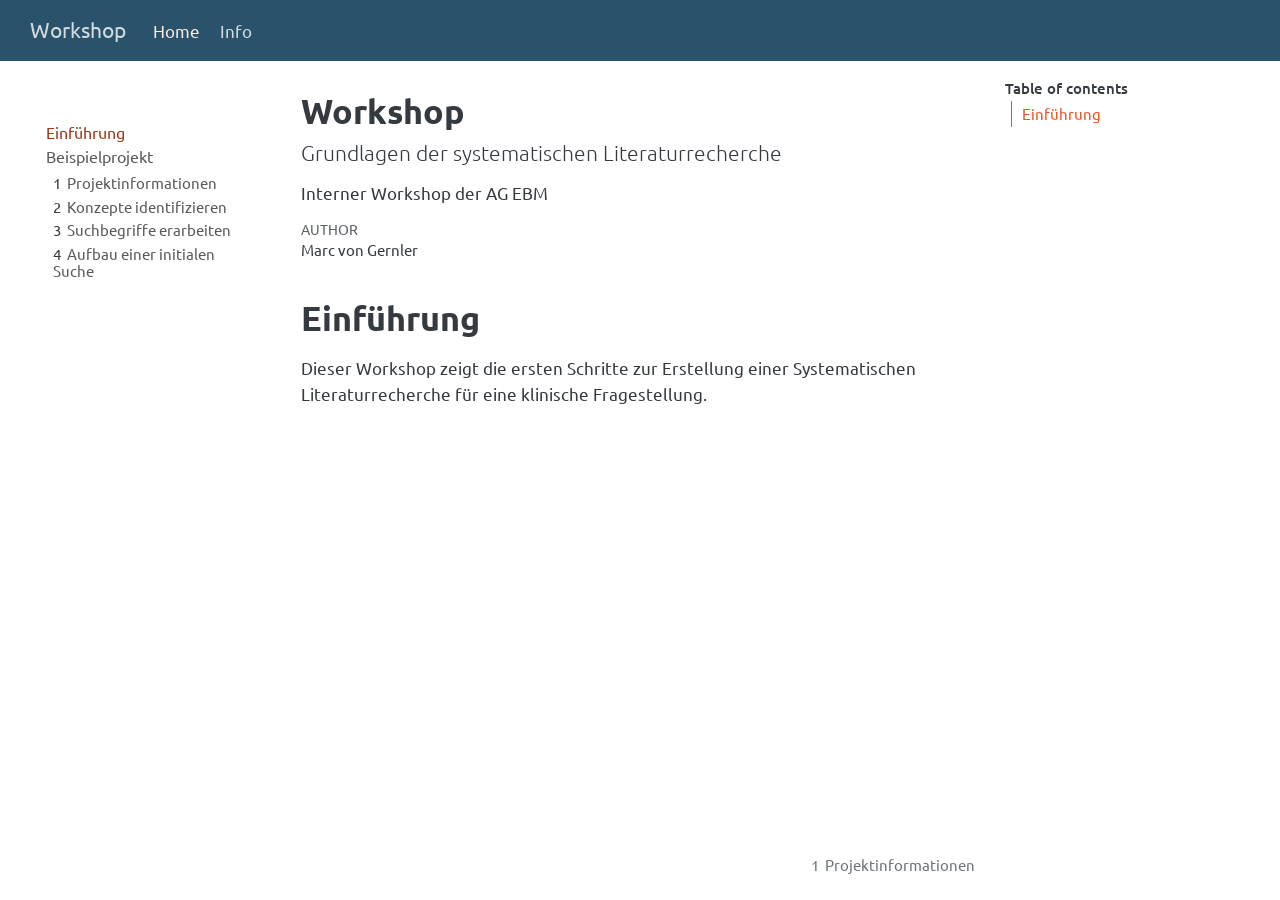
==== docs/index.html @ 967b188f "workshop project created" ====
<!DOCTYPE html>
<html xmlns="http://www.w3.org/1999/xhtml" lang="en" xml:lang="en"><head>

<meta charset="utf-8">
<meta name="generator" content="quarto-1.7.32">

<meta name="viewport" content="width=device-width, initial-scale=1.0, user-scalable=yes">

<meta name="author" content="Marc von Gernler">
<meta name="description" content="Interner Workshop der AG EBM">

<title>Workshop</title>
<style>
code{white-space: pre-wrap;}
span.smallcaps{font-variant: small-caps;}
div.columns{display: flex; gap: min(4vw, 1.5em);}
div.column{flex: auto; overflow-x: auto;}
div.hanging-indent{margin-left: 1.5em; text-indent: -1.5em;}
ul.task-list{list-style: none;}
ul.task-list li input[type="checkbox"] {
  width: 0.8em;
  margin: 0 0.8em 0.2em -1em; /* quarto-specific, see https://github.com/quarto-dev/quarto-cli/issues/4556 */ 
  vertical-align: middle;
}
</style>


<script src="site_libs/quarto-nav/quarto-nav.js"></script>
<script src="site_libs/quarto-nav/headroom.min.js"></script>
<script src="site_libs/clipboard/clipboard.min.js"></script>
<script src="site_libs/quarto-search/autocomplete.umd.js"></script>
<script src="site_libs/quarto-search/fuse.min.js"></script>
<script src="site_libs/quarto-search/quarto-search.js"></script>
<meta name="quarto:offset" content="./">
<link href="./facts.html" rel="next">
<script src="site_libs/quarto-html/quarto.js" type="module"></script>
<script src="site_libs/quarto-html/tabsets/tabsets.js" type="module"></script>
<script src="site_libs/quarto-html/popper.min.js"></script>
<script src="site_libs/quarto-html/tippy.umd.min.js"></script>
<script src="site_libs/quarto-html/anchor.min.js"></script>
<link href="site_libs/quarto-html/tippy.css" rel="stylesheet">
<link href="site_libs/quarto-html/quarto-syntax-highlighting-234273d1456647dabc34a594ac50e507.css" rel="stylesheet" id="quarto-text-highlighting-styles">
<script src="site_libs/bootstrap/bootstrap.min.js"></script>
<link href="site_libs/bootstrap/bootstrap-icons.css" rel="stylesheet">
<link href="site_libs/bootstrap/bootstrap-3a335a13ae7b847f18ad76aa049e3a4f.min.css" rel="stylesheet" append-hash="true" id="quarto-bootstrap" data-mode="light">
<script id="quarto-search-options" type="application/json">{
  "location": "sidebar",
  "copy-button": false,
  "collapse-after": 3,
  "panel-placement": "start",
  "type": "textbox",
  "limit": 50,
  "keyboard-shortcut": [
    "f",
    "/",
    "s"
  ],
  "language": {
    "search-no-results-text": "No results",
    "search-matching-documents-text": "matching documents",
    "search-copy-link-title": "Copy link to search",
    "search-hide-matches-text": "Hide additional matches",
    "search-more-match-text": "more match in this document",
    "search-more-matches-text": "more matches in this document",
    "search-clear-button-title": "Clear",
    "search-text-placeholder": "",
    "search-detached-cancel-button-title": "Cancel",
    "search-submit-button-title": "Submit",
    "search-label": "Search"
  }
}</script>


</head>

<body class="nav-sidebar floating nav-fixed quarto-light">

<div id="quarto-search-results"></div>
  <header id="quarto-header" class="headroom fixed-top">
    <nav class="navbar navbar-expand-lg " data-bs-theme="dark">
      <div class="navbar-container container-fluid">
      <div class="navbar-brand-container mx-auto">
    <a class="navbar-brand" href="./index.html">
    <span class="navbar-title">Workshop</span>
    </a>
  </div>
          <button class="navbar-toggler" type="button" data-bs-toggle="collapse" data-bs-target="#navbarCollapse" aria-controls="navbarCollapse" role="menu" aria-expanded="false" aria-label="Toggle navigation" onclick="if (window.quartoToggleHeadroom) { window.quartoToggleHeadroom(); }">
  <span class="navbar-toggler-icon"></span>
</button>
          <div class="collapse navbar-collapse" id="navbarCollapse">
            <ul class="navbar-nav navbar-nav-scroll me-auto">
  <li class="nav-item">
    <a class="nav-link active" href="./index.html" aria-current="page"> 
<span class="menu-text">Home</span></a>
  </li>  
  <li class="nav-item">
    <a class="nav-link" href="./about.qmd"> 
<span class="menu-text">Info</span></a>
  </li>  
</ul>
          </div> <!-- /navcollapse -->
            <div class="quarto-navbar-tools">
</div>
      </div> <!-- /container-fluid -->
    </nav>
  <nav class="quarto-secondary-nav">
    <div class="container-fluid d-flex">
      <button type="button" class="quarto-btn-toggle btn" data-bs-toggle="collapse" role="button" data-bs-target=".quarto-sidebar-collapse-item" aria-controls="quarto-sidebar" aria-expanded="false" aria-label="Toggle sidebar navigation" onclick="if (window.quartoToggleHeadroom) { window.quartoToggleHeadroom(); }">
        <i class="bi bi-layout-text-sidebar-reverse"></i>
      </button>
        <nav class="quarto-page-breadcrumbs" aria-label="breadcrumb"><ol class="breadcrumb"><li class="breadcrumb-item"><a href="./index.html">Einführung</a></li></ol></nav>
        <a class="flex-grow-1" role="navigation" data-bs-toggle="collapse" data-bs-target=".quarto-sidebar-collapse-item" aria-controls="quarto-sidebar" aria-expanded="false" aria-label="Toggle sidebar navigation" onclick="if (window.quartoToggleHeadroom) { window.quartoToggleHeadroom(); }">      
        </a>
      <button type="button" class="btn quarto-search-button" aria-label="Search" onclick="window.quartoOpenSearch();">
        <i class="bi bi-search"></i>
      </button>
    </div>
  </nav>
</header>
<!-- content -->
<div id="quarto-content" class="quarto-container page-columns page-rows-contents page-layout-article page-navbar">
<!-- sidebar -->
  <nav id="quarto-sidebar" class="sidebar collapse collapse-horizontal quarto-sidebar-collapse-item sidebar-navigation floating overflow-auto">
        <div class="mt-2 flex-shrink-0 align-items-center">
        <div class="sidebar-search">
        <div id="quarto-search" class="" title="Search"></div>
        </div>
        </div>
    <div class="sidebar-menu-container"> 
    <ul class="list-unstyled mt-1">
        <li class="sidebar-item">
  <div class="sidebar-item-container"> 
  <a href="./index.html" class="sidebar-item-text sidebar-link active">
 <span class="menu-text">Einführung</span></a>
  </div>
</li>
        <li class="sidebar-item sidebar-item-section">
      <div class="sidebar-item-container"> 
            <a class="sidebar-item-text sidebar-link text-start" data-bs-toggle="collapse" data-bs-target="#quarto-sidebar-section-1" role="navigation" aria-expanded="true">
 <span class="menu-text">Beispielprojekt</span></a>
          <a class="sidebar-item-toggle text-start" data-bs-toggle="collapse" data-bs-target="#quarto-sidebar-section-1" role="navigation" aria-expanded="true" aria-label="Toggle section">
            <i class="bi bi-chevron-right ms-2"></i>
          </a> 
      </div>
      <ul id="quarto-sidebar-section-1" class="collapse list-unstyled sidebar-section depth1 show">  
          <li class="sidebar-item">
  <div class="sidebar-item-container"> 
  <a href="./facts.html" class="sidebar-item-text sidebar-link">
 <span class="menu-text"><span class="chapter-number">1</span>&nbsp; <span class="chapter-title">Projektinformationen</span></span></a>
  </div>
</li>
          <li class="sidebar-item">
  <div class="sidebar-item-container"> 
  <a href="./concepts.html" class="sidebar-item-text sidebar-link">
 <span class="menu-text"><span class="chapter-number">2</span>&nbsp; <span class="chapter-title">Konzepte identifizieren</span></span></a>
  </div>
</li>
          <li class="sidebar-item">
  <div class="sidebar-item-container"> 
  <a href="./searchterms.html" class="sidebar-item-text sidebar-link">
 <span class="menu-text"><span class="chapter-number">3</span>&nbsp; <span class="chapter-title">Suchbegriffe erarbeiten</span></span></a>
  </div>
</li>
          <li class="sidebar-item">
  <div class="sidebar-item-container"> 
  <a href="./initialsearch.html" class="sidebar-item-text sidebar-link">
 <span class="menu-text"><span class="chapter-number">4</span>&nbsp; <span class="chapter-title">Aufbau einer initialen Suche</span></span></a>
  </div>
</li>
      </ul>
  </li>
    </ul>
    </div>
</nav>
<div id="quarto-sidebar-glass" class="quarto-sidebar-collapse-item" data-bs-toggle="collapse" data-bs-target=".quarto-sidebar-collapse-item"></div>
<!-- margin-sidebar -->
    <div id="quarto-margin-sidebar" class="sidebar margin-sidebar">
        <nav id="TOC" role="doc-toc" class="toc-active">
    <h2 id="toc-title">Table of contents</h2>
   
  <ul>
  <li><a href="#einführung" id="toc-einführung" class="nav-link active" data-scroll-target="#einführung">Einführung</a></li>
  </ul>
</nav>
    </div>
<!-- main -->
<main class="content" id="quarto-document-content">

<header id="title-block-header" class="quarto-title-block default">
<div class="quarto-title">
<h1 class="title">Workshop</h1>
<p class="subtitle lead">Grundlagen der systematischen Literaturrecherche</p>
</div>

<div>
  <div class="description">
    Interner Workshop der AG EBM
  </div>
</div>


<div class="quarto-title-meta">

    <div>
    <div class="quarto-title-meta-heading">Author</div>
    <div class="quarto-title-meta-contents">
             <p>Marc von Gernler </p>
          </div>
  </div>
    
  
    
  </div>
  


</header>


<section id="einführung" class="level1 unnumbered">
<h1 class="unnumbered">Einführung</h1>
<p>Dieser Workshop zeigt die ersten Schritte zur Erstellung einer Systematischen Literaturrecherche für eine klinische Fragestellung.</p>


</section>

</main> <!-- /main -->
<script id="quarto-html-after-body" type="application/javascript">
  window.document.addEventListener("DOMContentLoaded", function (event) {
    const icon = "";
    const anchorJS = new window.AnchorJS();
    anchorJS.options = {
      placement: 'right',
      icon: icon
    };
    anchorJS.add('.anchored');
    const isCodeAnnotation = (el) => {
      for (const clz of el.classList) {
        if (clz.startsWith('code-annotation-')) {                     
          return true;
        }
      }
      return false;
    }
    const onCopySuccess = function(e) {
      // button target
      const button = e.trigger;
      // don't keep focus
      button.blur();
      // flash "checked"
      button.classList.add('code-copy-button-checked');
      var currentTitle = button.getAttribute("title");
      button.setAttribute("title", "Copied!");
      let tooltip;
      if (window.bootstrap) {
        button.setAttribute("data-bs-toggle", "tooltip");
        button.setAttribute("data-bs-placement", "left");
        button.setAttribute("data-bs-title", "Copied!");
        tooltip = new bootstrap.Tooltip(button, 
          { trigger: "manual", 
            customClass: "code-copy-button-tooltip",
            offset: [0, -8]});
        tooltip.show();    
      }
      setTimeout(function() {
        if (tooltip) {
          tooltip.hide();
          button.removeAttribute("data-bs-title");
          button.removeAttribute("data-bs-toggle");
          button.removeAttribute("data-bs-placement");
        }
        button.setAttribute("title", currentTitle);
        button.classList.remove('code-copy-button-checked');
      }, 1000);
      // clear code selection
      e.clearSelection();
    }
    const getTextToCopy = function(trigger) {
        const codeEl = trigger.previousElementSibling.cloneNode(true);
        for (const childEl of codeEl.children) {
          if (isCodeAnnotation(childEl)) {
            childEl.remove();
          }
        }
        return codeEl.innerText;
    }
    const clipboard = new window.ClipboardJS('.code-copy-button:not([data-in-quarto-modal])', {
      text: getTextToCopy
    });
    clipboard.on('success', onCopySuccess);
    if (window.document.getElementById('quarto-embedded-source-code-modal')) {
      const clipboardModal = new window.ClipboardJS('.code-copy-button[data-in-quarto-modal]', {
        text: getTextToCopy,
        container: window.document.getElementById('quarto-embedded-source-code-modal')
      });
      clipboardModal.on('success', onCopySuccess);
    }
      var localhostRegex = new RegExp(/^(?:http|https):\/\/localhost\:?[0-9]*\//);
      var mailtoRegex = new RegExp(/^mailto:/);
        var filterRegex = new RegExp('/' + window.location.host + '/');
      var isInternal = (href) => {
          return filterRegex.test(href) || localhostRegex.test(href) || mailtoRegex.test(href);
      }
      // Inspect non-navigation links and adorn them if external
     var links = window.document.querySelectorAll('a[href]:not(.nav-link):not(.navbar-brand):not(.toc-action):not(.sidebar-link):not(.sidebar-item-toggle):not(.pagination-link):not(.no-external):not([aria-hidden]):not(.dropdown-item):not(.quarto-navigation-tool):not(.about-link)');
      for (var i=0; i<links.length; i++) {
        const link = links[i];
        if (!isInternal(link.href)) {
          // undo the damage that might have been done by quarto-nav.js in the case of
          // links that we want to consider external
          if (link.dataset.originalHref !== undefined) {
            link.href = link.dataset.originalHref;
          }
            // target, if specified
            link.setAttribute("target", "_blank");
            if (link.getAttribute("rel") === null) {
              link.setAttribute("rel", "noopener");
            }
        }
      }
    function tippyHover(el, contentFn, onTriggerFn, onUntriggerFn) {
      const config = {
        allowHTML: true,
        maxWidth: 500,
        delay: 100,
        arrow: false,
        appendTo: function(el) {
            return el.parentElement;
        },
        interactive: true,
        interactiveBorder: 10,
        theme: 'quarto',
        placement: 'bottom-start',
      };
      if (contentFn) {
        config.content = contentFn;
      }
      if (onTriggerFn) {
        config.onTrigger = onTriggerFn;
      }
      if (onUntriggerFn) {
        config.onUntrigger = onUntriggerFn;
      }
      window.tippy(el, config); 
    }
    const noterefs = window.document.querySelectorAll('a[role="doc-noteref"]');
    for (var i=0; i<noterefs.length; i++) {
      const ref = noterefs[i];
      tippyHover(ref, function() {
        // use id or data attribute instead here
        let href = ref.getAttribute('data-footnote-href') || ref.getAttribute('href');
        try { href = new URL(href).hash; } catch {}
        const id = href.replace(/^#\/?/, "");
        const note = window.document.getElementById(id);
        if (note) {
          return note.innerHTML;
        } else {
          return "";
        }
      });
    }
    const xrefs = window.document.querySelectorAll('a.quarto-xref');
    const processXRef = (id, note) => {
      // Strip column container classes
      const stripColumnClz = (el) => {
        el.classList.remove("page-full", "page-columns");
        if (el.children) {
          for (const child of el.children) {
            stripColumnClz(child);
          }
        }
      }
      stripColumnClz(note)
      if (id === null || id.startsWith('sec-')) {
        // Special case sections, only their first couple elements
        const container = document.createElement("div");
        if (note.children && note.children.length > 2) {
          container.appendChild(note.children[0].cloneNode(true));
          for (let i = 1; i < note.children.length; i++) {
            const child = note.children[i];
            if (child.tagName === "P" && child.innerText === "") {
              continue;
            } else {
              container.appendChild(child.cloneNode(true));
              break;
            }
          }
          if (window.Quarto?.typesetMath) {
            window.Quarto.typesetMath(container);
          }
          return container.innerHTML
        } else {
          if (window.Quarto?.typesetMath) {
            window.Quarto.typesetMath(note);
          }
          return note.innerHTML;
        }
      } else {
        // Remove any anchor links if they are present
        const anchorLink = note.querySelector('a.anchorjs-link');
        if (anchorLink) {
          anchorLink.remove();
        }
        if (window.Quarto?.typesetMath) {
          window.Quarto.typesetMath(note);
        }
        if (note.classList.contains("callout")) {
          return note.outerHTML;
        } else {
          return note.innerHTML;
        }
      }
    }
    for (var i=0; i<xrefs.length; i++) {
      const xref = xrefs[i];
      tippyHover(xref, undefined, function(instance) {
        instance.disable();
        let url = xref.getAttribute('href');
        let hash = undefined; 
        if (url.startsWith('#')) {
          hash = url;
        } else {
          try { hash = new URL(url).hash; } catch {}
        }
        if (hash) {
          const id = hash.replace(/^#\/?/, "");
          const note = window.document.getElementById(id);
          if (note !== null) {
            try {
              const html = processXRef(id, note.cloneNode(true));
              instance.setContent(html);
            } finally {
              instance.enable();
              instance.show();
            }
          } else {
            // See if we can fetch this
            fetch(url.split('#')[0])
            .then(res => res.text())
            .then(html => {
              const parser = new DOMParser();
              const htmlDoc = parser.parseFromString(html, "text/html");
              const note = htmlDoc.getElementById(id);
              if (note !== null) {
                const html = processXRef(id, note);
                instance.setContent(html);
              } 
            }).finally(() => {
              instance.enable();
              instance.show();
            });
          }
        } else {
          // See if we can fetch a full url (with no hash to target)
          // This is a special case and we should probably do some content thinning / targeting
          fetch(url)
          .then(res => res.text())
          .then(html => {
            const parser = new DOMParser();
            const htmlDoc = parser.parseFromString(html, "text/html");
            const note = htmlDoc.querySelector('main.content');
            if (note !== null) {
              // This should only happen for chapter cross references
              // (since there is no id in the URL)
              // remove the first header
              if (note.children.length > 0 && note.children[0].tagName === "HEADER") {
                note.children[0].remove();
              }
              const html = processXRef(null, note);
              instance.setContent(html);
            } 
          }).finally(() => {
            instance.enable();
            instance.show();
          });
        }
      }, function(instance) {
      });
    }
        let selectedAnnoteEl;
        const selectorForAnnotation = ( cell, annotation) => {
          let cellAttr = 'data-code-cell="' + cell + '"';
          let lineAttr = 'data-code-annotation="' +  annotation + '"';
          const selector = 'span[' + cellAttr + '][' + lineAttr + ']';
          return selector;
        }
        const selectCodeLines = (annoteEl) => {
          const doc = window.document;
          const targetCell = annoteEl.getAttribute("data-target-cell");
          const targetAnnotation = annoteEl.getAttribute("data-target-annotation");
          const annoteSpan = window.document.querySelector(selectorForAnnotation(targetCell, targetAnnotation));
          const lines = annoteSpan.getAttribute("data-code-lines").split(",");
          const lineIds = lines.map((line) => {
            return targetCell + "-" + line;
          })
          let top = null;
          let height = null;
          let parent = null;
          if (lineIds.length > 0) {
              //compute the position of the single el (top and bottom and make a div)
              const el = window.document.getElementById(lineIds[0]);
              top = el.offsetTop;
              height = el.offsetHeight;
              parent = el.parentElement.parentElement;
            if (lineIds.length > 1) {
              const lastEl = window.document.getElementById(lineIds[lineIds.length - 1]);
              const bottom = lastEl.offsetTop + lastEl.offsetHeight;
              height = bottom - top;
            }
            if (top !== null && height !== null && parent !== null) {
              // cook up a div (if necessary) and position it 
              let div = window.document.getElementById("code-annotation-line-highlight");
              if (div === null) {
                div = window.document.createElement("div");
                div.setAttribute("id", "code-annotation-line-highlight");
                div.style.position = 'absolute';
                parent.appendChild(div);
              }
              div.style.top = top - 2 + "px";
              div.style.height = height + 4 + "px";
              div.style.left = 0;
              let gutterDiv = window.document.getElementById("code-annotation-line-highlight-gutter");
              if (gutterDiv === null) {
                gutterDiv = window.document.createElement("div");
                gutterDiv.setAttribute("id", "code-annotation-line-highlight-gutter");
                gutterDiv.style.position = 'absolute';
                const codeCell = window.document.getElementById(targetCell);
                const gutter = codeCell.querySelector('.code-annotation-gutter');
                gutter.appendChild(gutterDiv);
              }
              gutterDiv.style.top = top - 2 + "px";
              gutterDiv.style.height = height + 4 + "px";
            }
            selectedAnnoteEl = annoteEl;
          }
        };
        const unselectCodeLines = () => {
          const elementsIds = ["code-annotation-line-highlight", "code-annotation-line-highlight-gutter"];
          elementsIds.forEach((elId) => {
            const div = window.document.getElementById(elId);
            if (div) {
              div.remove();
            }
          });
          selectedAnnoteEl = undefined;
        };
          // Handle positioning of the toggle
      window.addEventListener(
        "resize",
        throttle(() => {
          elRect = undefined;
          if (selectedAnnoteEl) {
            selectCodeLines(selectedAnnoteEl);
          }
        }, 10)
      );
      function throttle(fn, ms) {
      let throttle = false;
      let timer;
        return (...args) => {
          if(!throttle) { // first call gets through
              fn.apply(this, args);
              throttle = true;
          } else { // all the others get throttled
              if(timer) clearTimeout(timer); // cancel #2
              timer = setTimeout(() => {
                fn.apply(this, args);
                timer = throttle = false;
              }, ms);
          }
        };
      }
        // Attach click handler to the DT
        const annoteDls = window.document.querySelectorAll('dt[data-target-cell]');
        for (const annoteDlNode of annoteDls) {
          annoteDlNode.addEventListener('click', (event) => {
            const clickedEl = event.target;
            if (clickedEl !== selectedAnnoteEl) {
              unselectCodeLines();
              const activeEl = window.document.querySelector('dt[data-target-cell].code-annotation-active');
              if (activeEl) {
                activeEl.classList.remove('code-annotation-active');
              }
              selectCodeLines(clickedEl);
              clickedEl.classList.add('code-annotation-active');
            } else {
              // Unselect the line
              unselectCodeLines();
              clickedEl.classList.remove('code-annotation-active');
            }
          });
        }
    const findCites = (el) => {
      const parentEl = el.parentElement;
      if (parentEl) {
        const cites = parentEl.dataset.cites;
        if (cites) {
          return {
            el,
            cites: cites.split(' ')
          };
        } else {
          return findCites(el.parentElement)
        }
      } else {
        return undefined;
      }
    };
    var bibliorefs = window.document.querySelectorAll('a[role="doc-biblioref"]');
    for (var i=0; i<bibliorefs.length; i++) {
      const ref = bibliorefs[i];
      const citeInfo = findCites(ref);
      if (citeInfo) {
        tippyHover(citeInfo.el, function() {
          var popup = window.document.createElement('div');
          citeInfo.cites.forEach(function(cite) {
            var citeDiv = window.document.createElement('div');
            citeDiv.classList.add('hanging-indent');
            citeDiv.classList.add('csl-entry');
            var biblioDiv = window.document.getElementById('ref-' + cite);
            if (biblioDiv) {
              citeDiv.innerHTML = biblioDiv.innerHTML;
            }
            popup.appendChild(citeDiv);
          });
          return popup.innerHTML;
        });
      }
    }
  });
  </script>
<nav class="page-navigation">
  <div class="nav-page nav-page-previous">
  </div>
  <div class="nav-page nav-page-next">
      <a href="./facts.html" class="pagination-link" aria-label="Projektinformationen">
        <span class="nav-page-text"><span class="chapter-number">1</span>&nbsp; <span class="chapter-title">Projektinformationen</span></span> <i class="bi bi-arrow-right-short"></i>
      </a>
  </div>
</nav>
</div> <!-- /content -->




</body></html>
---- docs/site_libs/quarto-html/tippy.css ----
.tippy-box[data-animation=fade][data-state=hidden]{opacity:0}[data-tippy-root]{max-width:calc(100vw - 10px)}.tippy-box{position:relative;background-color:#333;color:#fff;border-radius:4px;font-size:14px;line-height:1.4;white-space:normal;outline:0;transition-property:transform,visibility,opacity}.tippy-box[data-placement^=top]>.tippy-arrow{bottom:0}.tippy-box[data-placement^=top]>.tippy-arrow:before{bottom:-7px;left:0;border-width:8px 8px 0;border-top-color:initial;transform-origin:center top}.tippy-box[data-placement^=bottom]>.tippy-arrow{top:0}.tippy-box[data-placement^=bottom]>.tippy-arrow:before{top:-7px;left:0;border-width:0 8px 8px;border-bottom-color:initial;transform-origin:center bottom}.tippy-box[data-placement^=left]>.tippy-arrow{right:0}.tippy-box[data-placement^=left]>.tippy-arrow:before{border-width:8px 0 8px 8px;border-left-color:initial;right:-7px;transform-origin:center left}.tippy-box[data-placement^=right]>.tippy-arrow{left:0}.tippy-box[data-placement^=right]>.tippy-arrow:before{left:-7px;border-width:8px 8px 8px 0;border-right-color:initial;transform-origin:center right}.tippy-box[data-inertia][data-state=visible]{transition-timing-function:cubic-bezier(.54,1.5,.38,1.11)}.tippy-arrow{width:16px;height:16px;color:#333}.tippy-arrow:before{content:"";position:absolute;border-color:transparent;border-style:solid}.tippy-content{position:relative;padding:5px 9px;z-index:1}
---- docs/site_libs/quarto-html/quarto-syntax-highlighting-234273d1456647dabc34a594ac50e507.css ----
/* quarto syntax highlight colors */
:root {
  --quarto-hl-al-color: #ff5555;
  --quarto-hl-an-color: #6a737d;
  --quarto-hl-at-color: #d73a49;
  --quarto-hl-bn-color: #005cc5;
  --quarto-hl-bu-color: #d73a49;
  --quarto-hl-ch-color: #032f62;
  --quarto-hl-co-color: #6a737d;
  --quarto-hl-cv-color: #6a737d;
  --quarto-hl-cn-color: #005cc5;
  --quarto-hl-cf-color: #d73a49;
  --quarto-hl-dt-color: #d73a49;
  --quarto-hl-dv-color: #005cc5;
  --quarto-hl-do-color: #6a737d;
  --quarto-hl-er-color: #ff5555;
  --quarto-hl-ex-color: #d73a49;
  --quarto-hl-fl-color: #005cc5;
  --quarto-hl-fu-color: #6f42c1;
  --quarto-hl-im-color: #032f62;
  --quarto-hl-in-color: #6a737d;
  --quarto-hl-kw-color: #d73a49;
  --quarto-hl-op-color: #24292e;
  --quarto-hl-pp-color: #d73a49;
  --quarto-hl-re-color: #6a737d;
  --quarto-hl-sc-color: #005cc5;
  --quarto-hl-ss-color: #032f62;
  --quarto-hl-st-color: #032f62;
  --quarto-hl-va-color: #e36209;
  --quarto-hl-vs-color: #032f62;
  --quarto-hl-wa-color: #ff5555;
}

/* other quarto variables */
:root {
  --quarto-font-monospace: SFMono-Regular, Menlo, Monaco, Consolas, "Liberation Mono", "Courier New", monospace;
}

/* syntax highlight based on Pandoc's rules */
pre > code.sourceCode > span {
  color: #24292e;
}

code.sourceCode > span {
  color: #24292e;
}

div.sourceCode,
div.sourceCode pre.sourceCode {
  color: #24292e;
}

/* Normal */
code span {
  color: #24292e;
}

/* Alert */
code span.al {
  font-weight: bold;
  color: #ff5555;
}

/* Annotation */
code span.an {
  color: #6a737d;
}

/* Attribute */
code span.at {
  color: #d73a49;
}

/* BaseN */
code span.bn {
  color: #005cc5;
}

/* BuiltIn */
code span.bu {
  color: #d73a49;
}

/* ControlFlow */
code span.cf {
  color: #d73a49;
}

/* Char */
code span.ch {
  color: #032f62;
}

/* Constant */
code span.cn {
  color: #005cc5;
}

/* Comment */
code span.co {
  color: #6a737d;
}

/* CommentVar */
code span.cv {
  color: #6a737d;
}

/* Documentation */
code span.do {
  color: #6a737d;
}

/* DataType */
code span.dt {
  color: #d73a49;
}

/* DecVal */
code span.dv {
  color: #005cc5;
}

/* Error */
code span.er {
  color: #ff5555;
  text-decoration: underline;
}

/* Extension */
code span.ex {
  font-weight: bold;
  color: #d73a49;
}

/* Float */
code span.fl {
  color: #005cc5;
}

/* Function */
code span.fu {
  color: #6f42c1;
}

/* Import */
code span.im {
  color: #032f62;
}

/* Information */
code span.in {
  color: #6a737d;
}

/* Keyword */
code span.kw {
  color: #d73a49;
}

/* Operator */
code span.op {
  color: #24292e;
}

/* Preprocessor */
code span.pp {
  color: #d73a49;
}

/* RegionMarker */
code span.re {
  color: #6a737d;
}

/* SpecialChar */
code span.sc {
  color: #005cc5;
}

/* SpecialString */
code span.ss {
  color: #032f62;
}

/* String */
code span.st {
  color: #032f62;
}

/* Variable */
code span.va {
  color: #e36209;
}

/* VerbatimString */
code span.vs {
  color: #032f62;
}

/* Warning */
code span.wa {
  color: #ff5555;
}

.prevent-inlining {
  content: "</";
}

/*# sourceMappingURL=c56d45e8171e82081af6d43de8e882ad.css.map */
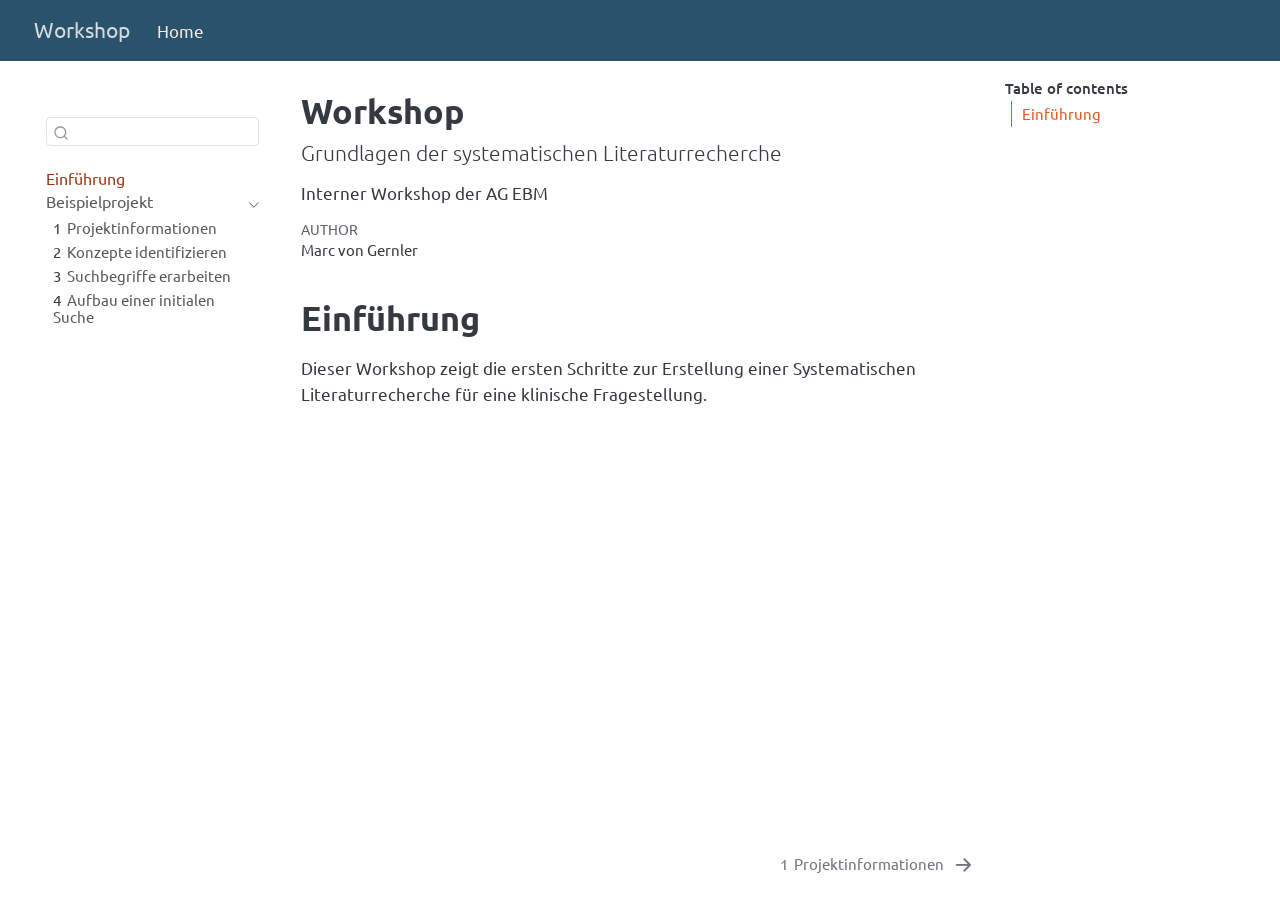
==== commit c172413c: "cleaned up unused files" ====
--- a/docs/index.html
+++ b/docs/index.html
@@ -2,7 +2,7 @@
 <html xmlns="http://www.w3.org/1999/xhtml" lang="en" xml:lang="en"><head>
 
 <meta charset="utf-8">
-<meta name="generator" content="quarto-1.7.32">
+<meta name="generator" content="quarto-1.8.25">
 
 <meta name="viewport" content="width=device-width, initial-scale=1.0, user-scalable=yes">
 
@@ -35,14 +35,15 @@
 <link href="./facts.html" rel="next">
 <script src="site_libs/quarto-html/quarto.js" type="module"></script>
 <script src="site_libs/quarto-html/tabsets/tabsets.js" type="module"></script>
+<script src="site_libs/quarto-html/axe/axe-check.js" type="module"></script>
 <script src="site_libs/quarto-html/popper.min.js"></script>
 <script src="site_libs/quarto-html/tippy.umd.min.js"></script>
 <script src="site_libs/quarto-html/anchor.min.js"></script>
 <link href="site_libs/quarto-html/tippy.css" rel="stylesheet">
-<link href="site_libs/quarto-html/quarto-syntax-highlighting-234273d1456647dabc34a594ac50e507.css" rel="stylesheet" id="quarto-text-highlighting-styles">
+<link href="site_libs/quarto-html/quarto-syntax-highlighting-065a5179aebd64318d7ea99d77b64a9e.css" rel="stylesheet" id="quarto-text-highlighting-styles">
 <script src="site_libs/bootstrap/bootstrap.min.js"></script>
 <link href="site_libs/bootstrap/bootstrap-icons.css" rel="stylesheet">
-<link href="site_libs/bootstrap/bootstrap-3a335a13ae7b847f18ad76aa049e3a4f.min.css" rel="stylesheet" append-hash="true" id="quarto-bootstrap" data-mode="light">
+<link href="site_libs/bootstrap/bootstrap-4666ebd988f99e28082c76482a351d50.min.css" rel="stylesheet" append-hash="true" id="quarto-bootstrap" data-mode="light">
 <script id="quarto-search-options" type="application/json">{
   "location": "sidebar",
   "copy-button": false,
@@ -80,6 +81,8 @@
     <nav class="navbar navbar-expand-lg " data-bs-theme="dark">
       <div class="navbar-container container-fluid">
       <div class="navbar-brand-container mx-auto">
+    <a href="./index.html" class="navbar-brand navbar-brand-logo">
+    </a>
     <a class="navbar-brand" href="./index.html">
     <span class="navbar-title">Workshop</span>
     </a>
@@ -92,10 +95,6 @@
   <li class="nav-item">
     <a class="nav-link active" href="./index.html" aria-current="page"> 
 <span class="menu-text">Home</span></a>
-  </li>  
-  <li class="nav-item">
-    <a class="nav-link" href="./about.qmd"> 
-<span class="menu-text">Info</span></a>
   </li>  
 </ul>
           </div> <!-- /navcollapse -->
@@ -121,6 +120,10 @@
 <div id="quarto-content" class="quarto-container page-columns page-rows-contents page-layout-article page-navbar">
 <!-- sidebar -->
   <nav id="quarto-sidebar" class="sidebar collapse collapse-horizontal quarto-sidebar-collapse-item sidebar-navigation floating overflow-auto">
+    <div class="pt-lg-2 mt-2 text-left sidebar-header sidebar-header-stacked">
+      <a href="./index.html" class="sidebar-logo-link">
+      </a>
+      </div>
         <div class="mt-2 flex-shrink-0 align-items-center">
         <div class="sidebar-search">
         <div id="quarto-search" class="" title="Search"></div>
@@ -276,13 +279,14 @@
       e.clearSelection();
     }
     const getTextToCopy = function(trigger) {
-        const codeEl = trigger.previousElementSibling.cloneNode(true);
-        for (const childEl of codeEl.children) {
-          if (isCodeAnnotation(childEl)) {
-            childEl.remove();
-          }
-        }
-        return codeEl.innerText;
+      const outerScaffold = trigger.parentElement.cloneNode(true);
+      const codeEl = outerScaffold.querySelector('code');
+      for (const childEl of codeEl.children) {
+        if (isCodeAnnotation(childEl)) {
+          childEl.remove();
+        }
+      }
+      return codeEl.innerText;
     }
     const clipboard = new window.ClipboardJS('.code-copy-button:not([data-in-quarto-modal])', {
       text: getTextToCopy
--- a/docs/site_libs/quarto-html/quarto-syntax-highlighting-065a5179aebd64318d7ea99d77b64a9e.css
+++ b/docs/site_libs/quarto-html/quarto-syntax-highlighting-065a5179aebd64318d7ea99d77b64a9e.css
@@ -0,0 +1,210 @@
+/* quarto syntax highlight colors */
+:root {
+  --quarto-hl-al-color: #ff5555;
+  --quarto-hl-an-color: #6a737d;
+  --quarto-hl-at-color: #d73a49;
+  --quarto-hl-bn-color: #005cc5;
+  --quarto-hl-bu-color: #d73a49;
+  --quarto-hl-ch-color: #032f62;
+  --quarto-hl-co-color: #6a737d;
+  --quarto-hl-cv-color: #6a737d;
+  --quarto-hl-cn-color: #005cc5;
+  --quarto-hl-cf-color: #d73a49;
+  --quarto-hl-dt-color: #d73a49;
+  --quarto-hl-dv-color: #005cc5;
+  --quarto-hl-do-color: #6a737d;
+  --quarto-hl-er-color: #ff5555;
+  --quarto-hl-ex-color: #d73a49;
+  --quarto-hl-fl-color: #005cc5;
+  --quarto-hl-fu-color: #6f42c1;
+  --quarto-hl-im-color: #032f62;
+  --quarto-hl-in-color: #6a737d;
+  --quarto-hl-kw-color: #d73a49;
+  --quarto-hl-op-color: #24292e;
+  --quarto-hl-pp-color: #d73a49;
+  --quarto-hl-re-color: #6a737d;
+  --quarto-hl-sc-color: #005cc5;
+  --quarto-hl-ss-color: #032f62;
+  --quarto-hl-st-color: #032f62;
+  --quarto-hl-va-color: #e36209;
+  --quarto-hl-vs-color: #032f62;
+  --quarto-hl-wa-color: #ff5555;
+}
+
+/* other quarto variables */
+:root {
+  --quarto-font-monospace: SFMono-Regular, Menlo, Monaco, Consolas, "Liberation Mono", "Courier New", monospace;
+}
+
+/* syntax highlight based on Pandoc's rules */
+pre > code.sourceCode > span {
+  color: #24292e;
+}
+
+code.sourceCode > span {
+  color: #24292e;
+}
+
+div.sourceCode,
+div.sourceCode pre.sourceCode {
+  color: #24292e;
+}
+
+/* Normal */
+code span {
+  color: #24292e;
+}
+
+/* Alert */
+code span.al {
+  font-weight: bold;
+  color: #ff5555;
+}
+
+/* Annotation */
+code span.an {
+  color: #6a737d;
+}
+
+/* Attribute */
+code span.at {
+  color: #d73a49;
+}
+
+/* BaseN */
+code span.bn {
+  color: #005cc5;
+}
+
+/* BuiltIn */
+code span.bu {
+  color: #d73a49;
+}
+
+/* ControlFlow */
+code span.cf {
+  color: #d73a49;
+}
+
+/* Char */
+code span.ch {
+  color: #032f62;
+}
+
+/* Constant */
+code span.cn {
+  color: #005cc5;
+}
+
+/* Comment */
+code span.co {
+  color: #6a737d;
+}
+
+/* CommentVar */
+code span.cv {
+  color: #6a737d;
+}
+
+/* Documentation */
+code span.do {
+  color: #6a737d;
+}
+
+/* DataType */
+code span.dt {
+  color: #d73a49;
+}
+
+/* DecVal */
+code span.dv {
+  color: #005cc5;
+}
+
+/* Error */
+code span.er {
+  color: #ff5555;
+  text-decoration: underline;
+}
+
+/* Extension */
+code span.ex {
+  font-weight: bold;
+  color: #d73a49;
+}
+
+/* Float */
+code span.fl {
+  color: #005cc5;
+}
+
+/* Function */
+code span.fu {
+  color: #6f42c1;
+}
+
+/* Import */
+code span.im {
+  color: #032f62;
+}
+
+/* Information */
+code span.in {
+  color: #6a737d;
+}
+
+/* Keyword */
+code span.kw {
+  color: #d73a49;
+}
+
+/* Operator */
+code span.op {
+  color: #24292e;
+}
+
+/* Preprocessor */
+code span.pp {
+  color: #d73a49;
+}
+
+/* RegionMarker */
+code span.re {
+  color: #6a737d;
+}
+
+/* SpecialChar */
+code span.sc {
+  color: #005cc5;
+}
+
+/* SpecialString */
+code span.ss {
+  color: #032f62;
+}
+
+/* String */
+code span.st {
+  color: #032f62;
+}
+
+/* Variable */
+code span.va {
+  color: #e36209;
+}
+
+/* VerbatimString */
+code span.vs {
+  color: #032f62;
+}
+
+/* Warning */
+code span.wa {
+  color: #ff5555;
+}
+
+.prevent-inlining {
+  content: "</";
+}
+
+/*# sourceMappingURL=767c16492b53e35a6b314e0e4dac6d26.css.map */
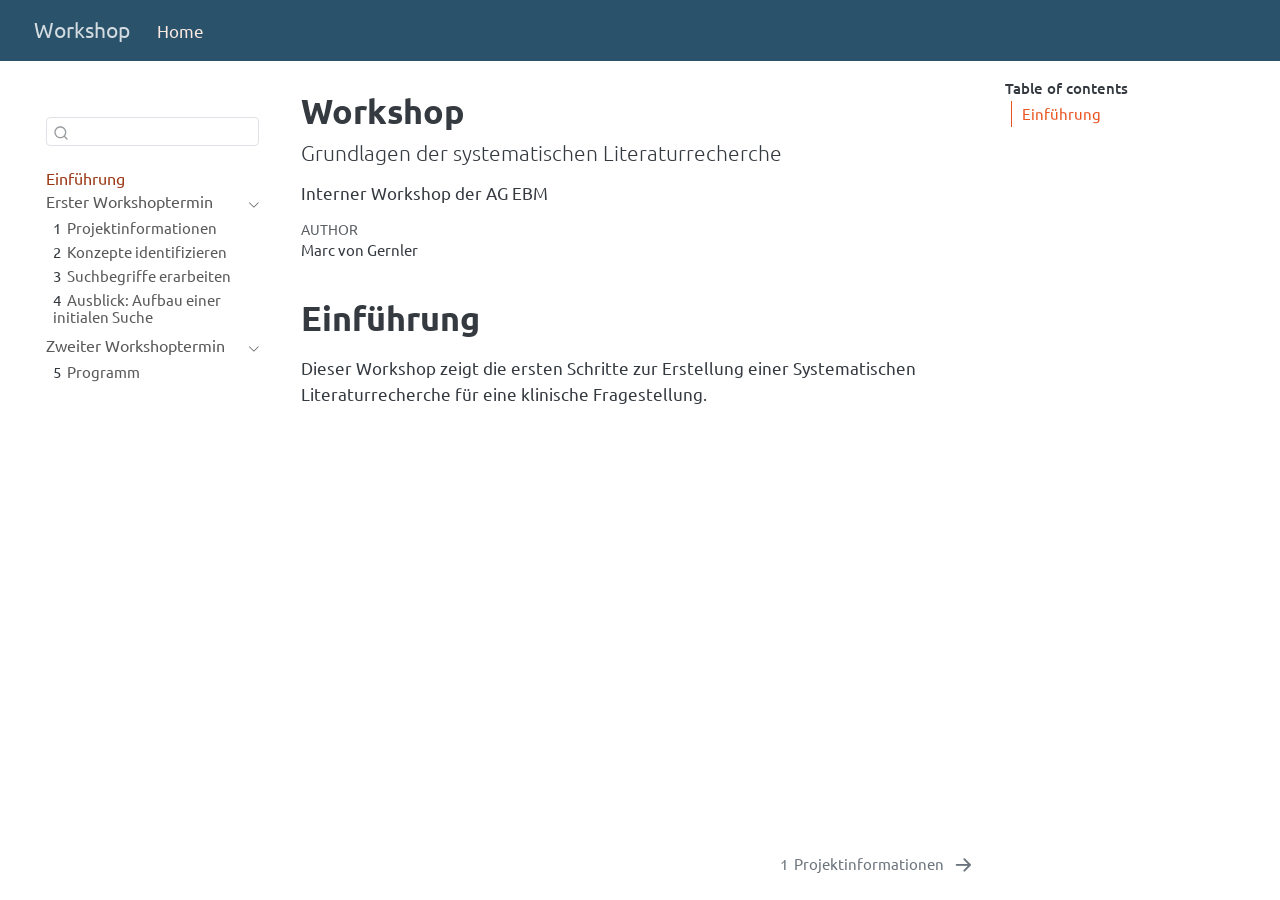
==== commit d2ced367: "second workshop outline created" ====
--- a/docs/index.html
+++ b/docs/index.html
@@ -140,7 +140,7 @@
         <li class="sidebar-item sidebar-item-section">
       <div class="sidebar-item-container"> 
             <a class="sidebar-item-text sidebar-link text-start" data-bs-toggle="collapse" data-bs-target="#quarto-sidebar-section-1" role="navigation" aria-expanded="true">
- <span class="menu-text">Beispielprojekt</span></a>
+ <span class="menu-text">Erster Workshoptermin</span></a>
           <a class="sidebar-item-toggle text-start" data-bs-toggle="collapse" data-bs-target="#quarto-sidebar-section-1" role="navigation" aria-expanded="true" aria-label="Toggle section">
             <i class="bi bi-chevron-right ms-2"></i>
           </a> 
@@ -167,7 +167,24 @@
           <li class="sidebar-item">
   <div class="sidebar-item-container"> 
   <a href="./initialsearch.html" class="sidebar-item-text sidebar-link">
- <span class="menu-text"><span class="chapter-number">4</span>&nbsp; <span class="chapter-title">Aufbau einer initialen Suche</span></span></a>
+ <span class="menu-text"><span class="chapter-number">4</span>&nbsp; <span class="chapter-title">Ausblick: Aufbau einer initialen Suche</span></span></a>
+  </div>
+</li>
+      </ul>
+  </li>
+        <li class="sidebar-item sidebar-item-section">
+      <div class="sidebar-item-container"> 
+            <a class="sidebar-item-text sidebar-link text-start" data-bs-toggle="collapse" data-bs-target="#quarto-sidebar-section-2" role="navigation" aria-expanded="true">
+ <span class="menu-text">Zweiter Workshoptermin</span></a>
+          <a class="sidebar-item-toggle text-start" data-bs-toggle="collapse" data-bs-target="#quarto-sidebar-section-2" role="navigation" aria-expanded="true" aria-label="Toggle section">
+            <i class="bi bi-chevron-right ms-2"></i>
+          </a> 
+      </div>
+      <ul id="quarto-sidebar-section-2" class="collapse list-unstyled sidebar-section depth1 show">  
+          <li class="sidebar-item">
+  <div class="sidebar-item-container"> 
+  <a href="./topic.html" class="sidebar-item-text sidebar-link">
+ <span class="menu-text"><span class="chapter-number">5</span>&nbsp; <span class="chapter-title">Programm</span></span></a>
   </div>
 </li>
       </ul>
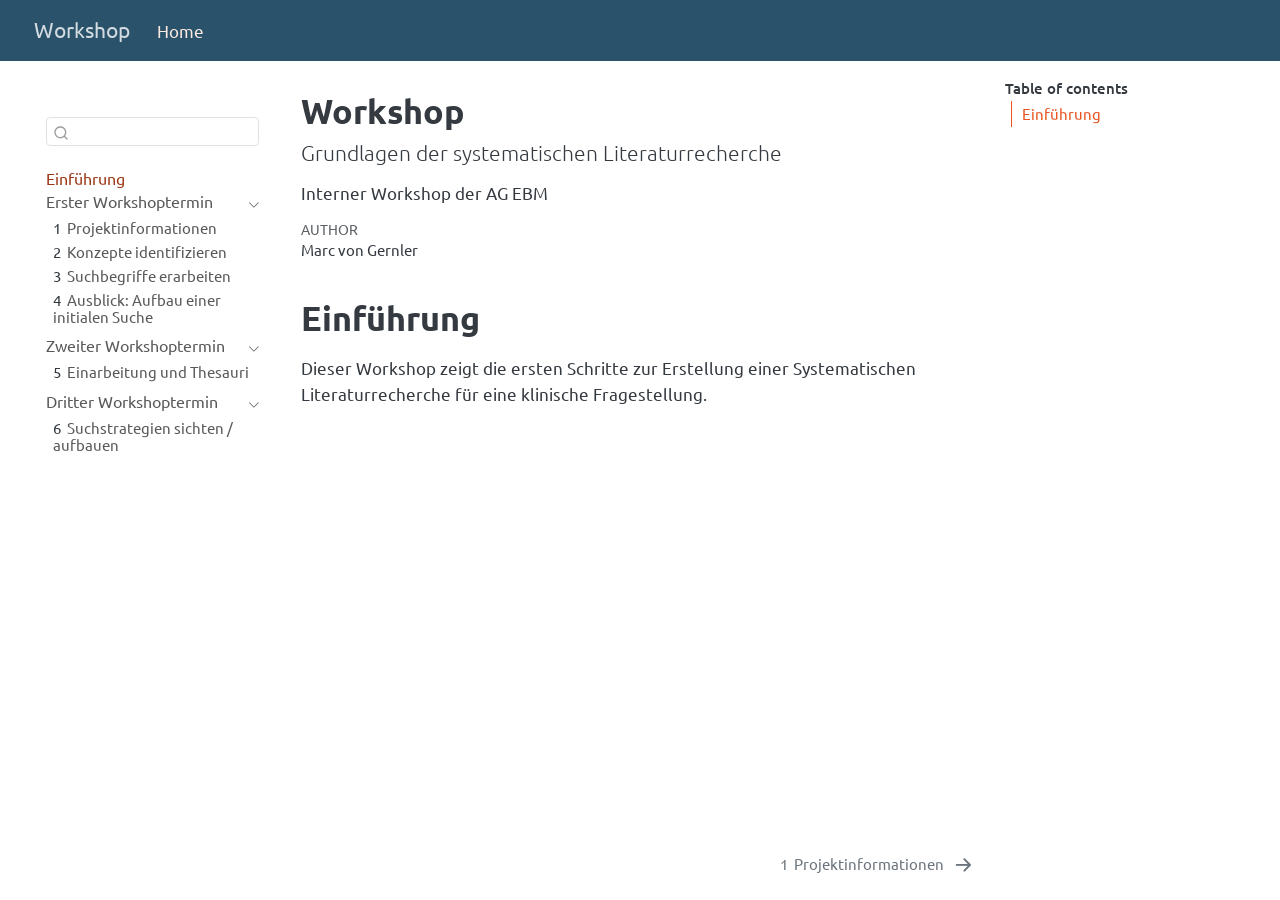
==== commit 1e8b3741: "updated program, split into sessions 2 and 3" ====
--- a/docs/index.html
+++ b/docs/index.html
@@ -184,7 +184,24 @@
           <li class="sidebar-item">
   <div class="sidebar-item-container"> 
   <a href="./topic.html" class="sidebar-item-text sidebar-link">
- <span class="menu-text"><span class="chapter-number">5</span>&nbsp; <span class="chapter-title">Programm</span></span></a>
+ <span class="menu-text"><span class="chapter-number">5</span>&nbsp; <span class="chapter-title">Einarbeitung und Thesauri</span></span></a>
+  </div>
+</li>
+      </ul>
+  </li>
+        <li class="sidebar-item sidebar-item-section">
+      <div class="sidebar-item-container"> 
+            <a class="sidebar-item-text sidebar-link text-start" data-bs-toggle="collapse" data-bs-target="#quarto-sidebar-section-3" role="navigation" aria-expanded="true">
+ <span class="menu-text">Dritter Workshoptermin</span></a>
+          <a class="sidebar-item-toggle text-start" data-bs-toggle="collapse" data-bs-target="#quarto-sidebar-section-3" role="navigation" aria-expanded="true" aria-label="Toggle section">
+            <i class="bi bi-chevron-right ms-2"></i>
+          </a> 
+      </div>
+      <ul id="quarto-sidebar-section-3" class="collapse list-unstyled sidebar-section depth1 show">  
+          <li class="sidebar-item">
+  <div class="sidebar-item-container"> 
+  <a href="./topic2.html" class="sidebar-item-text sidebar-link">
+ <span class="menu-text"><span class="chapter-number">6</span>&nbsp; <span class="chapter-title">Suchstrategien sichten / aufbauen</span></span></a>
   </div>
 </li>
       </ul>
